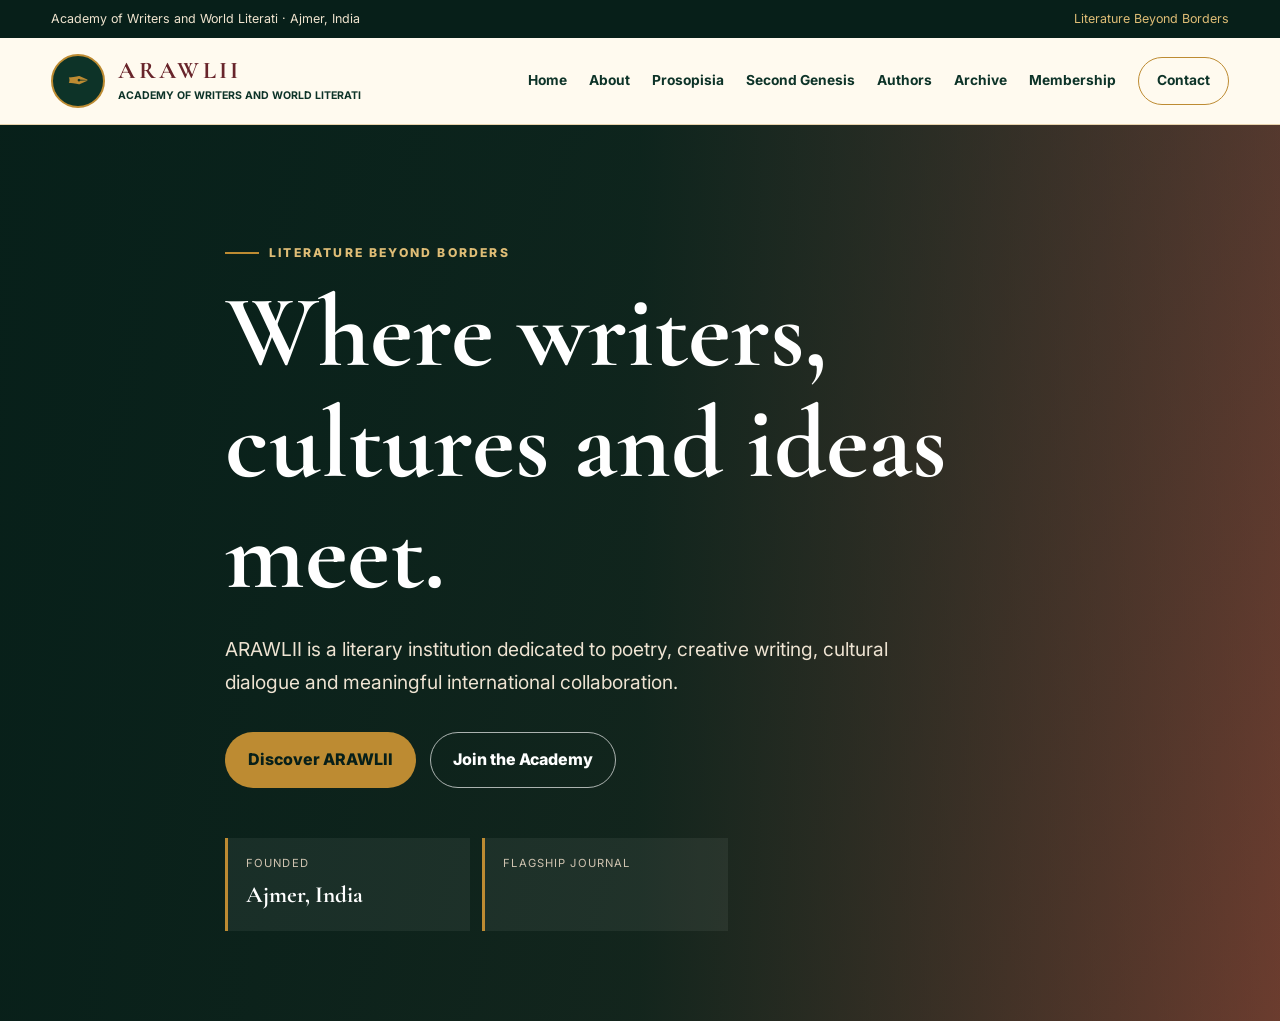
==== index.html @ 31b7ba4a "Create index.html" ====
<!DOCTYPE html>
<html lang="en">
<head>
  <meta charset="UTF-8">

  <meta
    name="viewport"
    content="width=device-width, initial-scale=1.0"
  >

  <meta
    name="description"
    content="ARAWLII — Academy of Writers and World Literati. A literary institution promoting literature, creative writing and global cultural dialogue."
  >

  <meta name="theme-color" content="#0d3328">

  <title>ARAWLII | Academy of Writers and World Literati</title>

  <link rel="preconnect" href="https://fonts.googleapis.com">

  <link rel="preconnect" href="https://fonts.gstatic.com" crossorigin>

  <link
    href="https://fonts.googleapis.com/css2?family=Cormorant+Garamond:wght@500;600;700&family=Inter:wght@400;500;600;700&display=swap"
    rel="stylesheet"
  >

  <style>
    :root {
      --ivory: #f7f0e4;
      --paper: #fffaf0;
      --soft: #efe3d0;

      --forest: #0d3328;
      --forest-dark: #071f19;

      --maroon: #68242a;
      --gold: #bd8b32;
      --gold-light: #dfbd76;

      --text: #251c17;
      --muted: #6e6258;
      --white: #ffffff;

      --border: rgba(189, 139, 50, 0.35);
      --shadow: 0 20px 55px rgba(37, 28, 23, 0.14);

      --container: 1180px;
    }

    * {
      box-sizing: border-box;
      margin: 0;
      padding: 0;
    }

    html {
      scroll-behavior: smooth;
      scroll-padding-top: 100px;
    }

    body {
      min-height: 100vh;
      overflow-x: hidden;
      color: var(--text);
      background: var(--ivory);
      font-family: "Inter", sans-serif;
      line-height: 1.7;
    }

    body.menu-open {
      overflow: hidden;
    }

    a {
      color: inherit;
      text-decoration: none;
    }

    ul {
      list-style: none;
    }

    button {
      font: inherit;
    }

    h1,
    h2,
    h3 {
      font-family: "Cormorant Garamond", Georgia, serif;
      line-height: 1.08;
    }

    p {
      color: var(--muted);
    }

    .container {
      width: min(var(--container), 92%);
      margin-inline: auto;
    }

    .section {
      padding: 95px 0;
    }

    .section-soft {
      background: var(--soft);
    }

    .section-dark {
      color: var(--white);
      background:
        radial-gradient(
          circle at 90% 10%,
          rgba(189, 139, 50, 0.17),
          transparent 35%
        ),
        var(--forest);
    }

    .section-dark h2,
    .section-dark h3 {
      color: var(--white);
    }

    .section-dark p {
      color: #ddd2c1;
    }

    .announcement {
      color: #f0e4cf;
      background: var(--forest-dark);
      font-size: 0.78rem;
    }

    .announcement .container {
      display: flex;
      min-height: 38px;
      align-items: center;
      justify-content: space-between;
      gap: 20px;
    }

    .announcement span:last-child {
      color: var(--gold-light);
    }

    .header {
      position: sticky;
      top: 0;
      z-index: 1000;
      border-bottom: 1px solid var(--border);
      background: rgba(255, 250, 240, 0.95);
      backdrop-filter: blur(18px);
    }

    .navbar {
      display: flex;
      min-height: 86px;
      align-items: center;
      justify-content: space-between;
      gap: 25px;
    }

    .brand {
      display: flex;
      min-width: 250px;
      align-items: center;
      gap: 13px;
    }

    .brand-mark {
      display: grid;
      width: 54px;
      height: 54px;
      flex-shrink: 0;
      place-items: center;
      color: var(--gold);
      border: 2px solid var(--gold);
      border-radius: 50%;
      background: var(--forest);
      font-family: Georgia, serif;
      font-size: 1.7rem;
    }

    .brand-text strong {
      display: block;
      color: var(--maroon);
      font-family: "Cormorant Garamond", serif;
      font-size: 1.5rem;
      letter-spacing: 0.14em;
      line-height: 1;
    }

    .brand-text small {
      display: block;
      margin-top: 6px;
      color: var(--forest);
      font-size: 0.66rem;
      font-weight: 700;
      line-height: 1.25;
      text-transform: uppercase;
    }

    .nav-links {
      display: flex;
      align-items: center;
      gap: 22px;
    }

    .nav-links a {
      color: var(--forest);
      font-size: 0.86rem;
      font-weight: 700;
    }

    .nav-links a:hover {
      color: var(--maroon);
    }

    .nav-button {
      padding: 11px 18px;
      border: 1px solid var(--gold);
      border-radius: 999px;
    }

    .menu-toggle {
      display: none;
      width: 46px;
      height: 46px;
      cursor: pointer;
      border: 1px solid var(--border);
      border-radius: 10px;
      background: transparent;
    }

    .menu-toggle span {
      display: block;
      width: 22px;
      height: 2px;
      margin: 5px auto;
      background: var(--forest);
      transition: 0.3s ease;
    }

    .menu-toggle.active span:nth-child(1) {
      transform: translateY(7px) rotate(45deg);
    }

    .menu-toggle.active span:nth-child(2) {
      opacity: 0;
    }

    .menu-toggle.active span:nth-child(3) {
      transform: translateY(-7px) rotate(-45deg);
    }

    .hero {
      position: relative;
      display: grid;
      min-height: calc(100vh - 124px);
      overflow: hidden;
      align-items: center;
      color: var(--white);
      isolation: isolate;
    }

    .hero::before {
      position: absolute;
      z-index: -3;
      content: "";
      inset: 0;
      background:
        url("images/hero.jpg") center / cover no-repeat,
        linear-gradient(135deg, #173c30, #6d4a31);
    }

    .hero::after {
      position: absolute;
      z-index: -2;
      content: "";
      inset: 0;
      background:
        linear-gradient(
          90deg,
          rgba(7, 31, 25, 0.97),
          rgba(7, 31, 25, 0.84) 50%,
          rgba(104, 36, 42, 0.36)
        );
    }

    .hero-content {
      max-width: 830px;
      padding: 110px 0 90px;
    }

    .eyebrow {
      display: inline-flex;
      align-items: center;
      gap: 10px;
      margin-bottom: 14px;
      color: var(--maroon);
      font-size: 0.76rem;
      font-weight: 800;
      letter-spacing: 0.18em;
      text-transform: uppercase;
    }

    .eyebrow::before {
      width: 34px;
      height: 2px;
      content: "";
      background: var(--gold);
    }

    .hero .eyebrow,
    .section-dark .eyebrow {
      color: var(--gold-light);
    }

    .hero h1 {
      margin-bottom: 24px;
      font-size: clamp(4rem, 8vw, 7.2rem);
    }

    .hero p {
      max-width: 730px;
      color: #eee3d2;
      font-size: clamp(1rem, 2vw, 1.2rem);
    }

    .hero-actions {
      display: flex;
      flex-wrap: wrap;
      gap: 14px;
      margin-top: 34px;
    }

    .button {
      display: inline-flex;
      min-height: 50px;
      align-items: center;
      justify-content: center;
      padding: 13px 22px;
      border: 1px solid transparent;
      border-radius: 999px;
      font-weight: 800;
      transition: 0.25s ease;
    }

    .button:hover {
      transform: translateY(-3px);
    }

    .button-gold {
      color: var(--forest-dark);
      background: var(--gold);
    }

    .button-outline {
      color: var(--white);
      border-color: rgba(255, 255, 255, 0.65);
    }

    .button-dark {
      color: var(--white);
      background: var(--forest);
    }

    .hero-facts {
      display: grid;
      max-width: 760px;
      grid-template-columns: repeat(3, 1fr);
      gap: 12px;
      margin-top: 50px;
    }

    .hero-fact {
      padding: 16px 18px;
      border-left: 3px solid var(--gold);
      background: rgba(255, 255, 255, 0.06);
    }

    .hero-fact span {
      display: block;
      color: #cfc3b0;
      font-size: 0.7rem;
      letter-spacing: 0.1em;
      text-transform: uppercase;
    }

    .hero-fact strong {
      display: block;
      margin-top: 3px;
      font-family: "Cormorant Garamond", serif;
      font-size: 1.45rem;
    }

    .section-heading {
      max-width: 760px;
      margin-bottom: 48px;
    }

    .section-heading.center {
      margin-inline: auto;
      text-align: center;
    }

    .section-heading.center .eyebrow::before {
      display: none;
    }

    .section-heading h2 {
      margin-bottom: 16px;
      color: var(--forest);
      font-size: clamp(2.7rem, 5vw, 4.7rem);
    }

    .section-heading.center p {
      max-width: 680px;
      margin-inline: auto;
    }

    .about-grid {
      display: grid;
      grid-template-columns: 0.9fr 1.1fr;
      align-items: start;
      gap: 70px;
    }

    .about-grid h2 {
      color: var(--forest);
      font-size: clamp(2.8rem, 5vw, 4.8rem);
    }

    .about-content p + p {
      margin-top: 18px;
    }

    .registration-box {
      display: grid;
      grid-template-columns: repeat(2, 1fr);
      gap: 12px;
      margin-top: 30px;
    }

    .registration-item {
      padding: 18px;
      border: 1px solid var(--border);
      background: var(--paper);
    }

    .registration-item span {
      display: block;
      color: var(--maroon);
      font-size: 0.7rem;
      font-weight: 800;
      letter-spacing: 0.1em;
      text-transform: uppercase;
    }

    .registration-item strong {
      display: block;
      margin-top: 7px;
      color: var(--forest);
    }

    .quote-card {
      margin-top: 34px;
      padding: 28px 30px;
      border-left: 5px solid var(--gold);
      background: var(--forest);
      box-shadow: var(--shadow);
    }

    .quote-card p {
      color: #eee2d0;
      font-family: "Cormorant Garamond", serif;
      font-size: 1.42rem;
      font-style: italic;
    }

    .pillar-grid {
      display: grid;
      grid-template-columns: repeat(4, 1fr);
      gap: 16px;
    }

    .pillar-card {
      min-height: 260px;
      padding: 28px;
      border: 1px solid var(--border);
      background: var(--paper);
      transition: 0.3s ease;
    }

    .pillar-card:hover {
      box-shadow: var(--shadow);
      transform: translateY(-6px);
    }

    .pillar-card span {
      display: block;
      margin-bottom: 38px;
      color: var(--gold);
      font-family: "Cormorant Garamond", serif;
      font-size: 2rem;
      font-weight: 700;
    }

    .pillar-card h3 {
      margin-bottom: 12px;
      color: var(--maroon);
      font-size: 1.7rem;
    }

    .feature-grid {
      display: grid;
      grid-template-columns: repeat(2, 1fr);
      align-items: center;
      gap: 70px;
    }

    .feature-content h2 {
      margin-bottom: 18px;
      color: var(--forest);
      font-size: clamp(3rem, 5vw, 5rem);
    }

    .feature-lead {
      margin-bottom: 18px;
      color: var(--maroon);
      font-family: "Cormorant Garamond", serif;
      font-size: 1.55rem;
      font-weight: 600;
    }

    .detail-list {
      margin: 28px 0;
      border-top: 1px solid var(--border);
    }

    .detail-list li {
      display: flex;
      justify-content: space-between;
      gap: 20px;
      padding: 14px 0;
      border-bottom: 1px solid var(--border);
    }

    .detail-list strong {
      color: var(--forest);
      text-align: right;
    }

    .journal-visual,
    .book-stage {
      position: relative;
      display: grid;
      min-height: 500px;
      place-items: center;
    }

    .journal-cover,
    .book-cover {
      display: flex;
      width: 280px;
      min-height: 400px;
      flex-direction: column;
      align-items: center;
      justify-content: center;
      padding: 30px;
      text-align: center;
      border: 1px solid #a48a64;
      background: #f0e4cf;
      box-shadow: var(--shadow);
    }

    .journal-cover strong,
    .book-cover strong {
      margin: 24px 0;
      color: var(--forest);
      font-family: "Cormorant Garamond", serif;
      font-size: 2.25rem;
    }

    .journal-cover span,
    .book-cover span {
      color: var(--forest);
      font-size: 4rem;
    }

    .section-dark .feature-content h2 {
      color: var(--white);
    }

    .section-dark .feature-lead {
      color: var(--gold-light);
    }

    .timeline {
      display: grid;
      grid-template-columns: repeat(4, 1fr);
      gap: 22px;
    }

    .timeline-item {
      padding: 24px;
      border-top: 3px solid var(--gold);
      background: var(--paper);
    }

    .timeline-item span {
      color: var(--maroon);
      font-weight: 800;
    }

    .timeline-item h3 {
      margin: 8px 0;
      color: var(--forest);
      font-size: 1.55rem;
    }

    .authors-grid {
      display: grid;
      grid-template-columns: repeat(3, 1fr);
      gap: 16px;
    }

    .author-card {
      padding: 26px;
      border: 1px solid var(--border);
      background: var(--paper);
      transition: 0.3s ease;
    }

    .author-card:hover {
      box-shadow: var(--shadow);
      transform: translateY(-6px);
    }

    .author-image {
      display: grid;
      width: 76px;
      height: 76px;
      margin-bottom: 20px;
      place-items: center;
      color: var(--gold);
      border: 2px solid var(--gold);
      border-radius: 50%;
      background: var(--forest);
      font-family: "Cormorant Garamond", serif;
      font-size: 1.5rem;
      font-weight: 700;
    }

    .author-card h3 {
      color: var(--maroon);
      font-size: 1.7rem;
    }

    .author-country {
      color: var(--gold);
      font-size: 0.75rem;
      font-weight: 800;
      letter-spacing: 0.09em;
      text-transform: uppercase;
    }

    .archive-grid {
      display: grid;
      grid-template-columns: 0.85fr 1.15fr;
      align-items: center;
      gap: 70px;
    }

    .archive-tags {
      display: flex;
      flex-wrap: wrap;
      gap: 10px;
      margin-top: 26px;
    }

    .archive-tag {
      padding: 8px 13px;
      color: var(--gold-light);
      border: 1px solid rgba(223, 189, 118, 0.45);
      border-radius: 999px;
      font-size: 0.76rem;
    }

    .archive-wall {
      display: grid;
      grid-template-columns: 1.1fr 0.9fr;
      grid-template-rows: repeat(2, 210px);
      gap: 14px;
    }

    .archive-item {
      display: flex;
      flex-direction: column;
      justify-content: flex-end;
      padding: 22px;
      border: 1px solid rgba(255, 255, 255, 0.18);
      background:
        linear-gradient(
          180deg,
          rgba(7, 31, 25, 0.05),
          rgba(7, 31, 25, 0.92)
        ),
        linear-gradient(135deg, #8a6a44, #173c30);
    }

    .archive-item:first-child {
      grid-row: 1 / 3;
    }

    .archive-item h3 {
      font-size: 1.65rem;
    }

    .archive-item p {
      color: #d9cebd;
    }

    .cta {
      padding: 85px 0;
      color: var(--white);
      text-align: center;
      background:
        linear-gradient(
          rgba(7, 31, 25, 0.88),
          rgba(7, 31, 25, 0.88)
        ),
        url("images/cta-background.jpg") center / cover,
        var(--forest);
    }

    .cta h2 {
      font-size: clamp(2.8rem, 5vw, 4.6rem);
    }

    .cta p {
      max-width: 700px;
      margin: 16px auto 28px;
      color: #ded4c3;
    }

    .footer {
      padding: 70px 0 25px;
      color: #ddd1bd;
      background: var(--forest-dark);
    }

    .footer-grid {
      display: grid;
      grid-template-columns: 1.3fr 0.7fr 1fr;
      gap: 50px;
    }

    .footer h3 {
      margin-bottom: 16px;
      color: var(--gold);
    }

    .footer-links a {
      display: block;
      margin: 8px 0;
      color: #cfc3b0;
    }

    .footer p {
      color: #bfb3a1;
    }

    .footer-bottom {
      display: flex;
      justify-content: space-between;
      gap: 20px;
      margin-top: 42px;
      padding-top: 20px;
      color: #aa9e8d;
      border-top: 1px solid rgba(255, 255, 255, 0.14);
      font-size: 0.78rem;
    }

    @media (max-width: 1050px) {
      .menu-toggle {
        display: block;
      }

      .nav-links {
        position: fixed;
        top: 124px;
        right: -100%;
        bottom: 0;
        display: flex;
        width: min(370px, 88%);
        flex-direction: column;
        align-items: flex-start;
        gap: 4px;
        padding: 30px;
        border-left: 1px solid var(--border);
        background: var(--paper);
        transition: right 0.35s ease;
      }

      .nav-links.open {
        right: 0;
      }

      .nav-links a {
        width: 100%;
        padding: 12px 8px;
        border-bottom: 1px solid var(--border);
      }

      .about-grid,
      .feature-grid,
      .archive-grid {
        grid-template-columns: 1fr;
      }

      .pillar-grid,
      .timeline {
        grid-template-columns: repeat(2, 1fr);
      }

      .authors-grid {
        grid-template-columns: repeat(2, 1fr);
      }

      .footer-grid {
        grid-template-columns: 1fr 1fr;
      }
    }

    @media (max-width: 700px) {
      .section {
        padding: 72px 0;
      }

      .announcement .container {
        justify-content: center;
        text-align: center;
      }

      .announcement span:last-child {
        display: none;
      }

      .navbar {
        min-height: 76px;
      }

      .brand {
        min-width: 0;
      }

      .brand-mark {
        width: 47px;
        height: 47px;
      }

      .brand-text strong {
        font-size: 1.28rem;
      }

      .brand-text small {
        display: none;
      }

      .nav-links {
        top: 114px;
      }

      .hero {
        min-height: calc(100vh - 114px);
      }

      .hero-content {
        padding: 85px 0 70px;
      }

      .hero h1 {
        font-size: clamp(3.5rem, 17vw, 5rem);
      }

      .hero-facts,
      .registration-box,
      .pillar-grid,
      .timeline,
      .authors-grid,
      .footer-grid {
        grid-template-columns: 1fr;
      }

      .archive-wall {
        grid-template-columns: 1fr;
        grid-template-rows: none;
      }

      .archive-item:first-child {
        grid-row: auto;
      }

      .archive-item {
        min-height: 210px;
      }

      .footer-bottom {
        flex-direction: column;
        align-items: flex-start;
      }
    }
  </style>
</head>

<body>
  <div class="announcement">
    <div class="container">
      <span>Academy of Writers and World Literati · Ajmer, India</span>
      <span>Literature Beyond Borders</span>
    </div>
  </div>

  <header class="header" id="top">
    <div class="container navbar">
      <a href="index.html" class="brand">
        <span class="brand-mark">✒</span>

        <span class="brand-text">
          <strong>ARAWLII</strong>
          <small>Academy of Writers and World Literati</small>
        </span>
      </a>

      <button
        class="menu-toggle"
        id="menuToggle"
        type="button"
        aria-label="Open navigation menu"
        aria-expanded="false"
      >
        <span></span>
        <span></span>
        <span></span>
      </button>

      <nav class="nav-links" id="navLinks">
        <a href="index.html">Home</a>
        <a href="about.html">About</a>
        <a href="prosopisia.html">Prosopisia</a>
        <a href="second-genesis.html">Second Genesis</a>
        <a href="authors.html">Authors</a>
        <a href="archive.html">Archive</a>
        <a href="membership.html">Membership</a>
        <a href="contact.html" class="nav-button">Contact</a>
      </nav>
    </div>
  </header>

  <main>
    <section class="hero">
      <div class="container hero-content">
        <span class="eyebrow">Literature Beyond Borders</span>

        <h1>Where writers, cultures and ideas meet.</h1>

        <p>
          ARAWLII is a literary institution dedicated to poetry, creative
          writing, cultural dialogue and meaningful international
          collaboration.
        </p>

        <div class="hero-actions">
          <a href="about.html" class="button button-gold">
            Discover ARAWLII
          </a>

          <a href="membership.html" class="button button-outline">
            Join the Academy
          </a>
        </div>

        <div class="hero-facts">
          <div class="hero-fact">
            <span>Founded</span>
            <strong>Ajmer, India</strong>
          </div>

          <div class="hero-fact">
            <span>Flagship Journal</span>
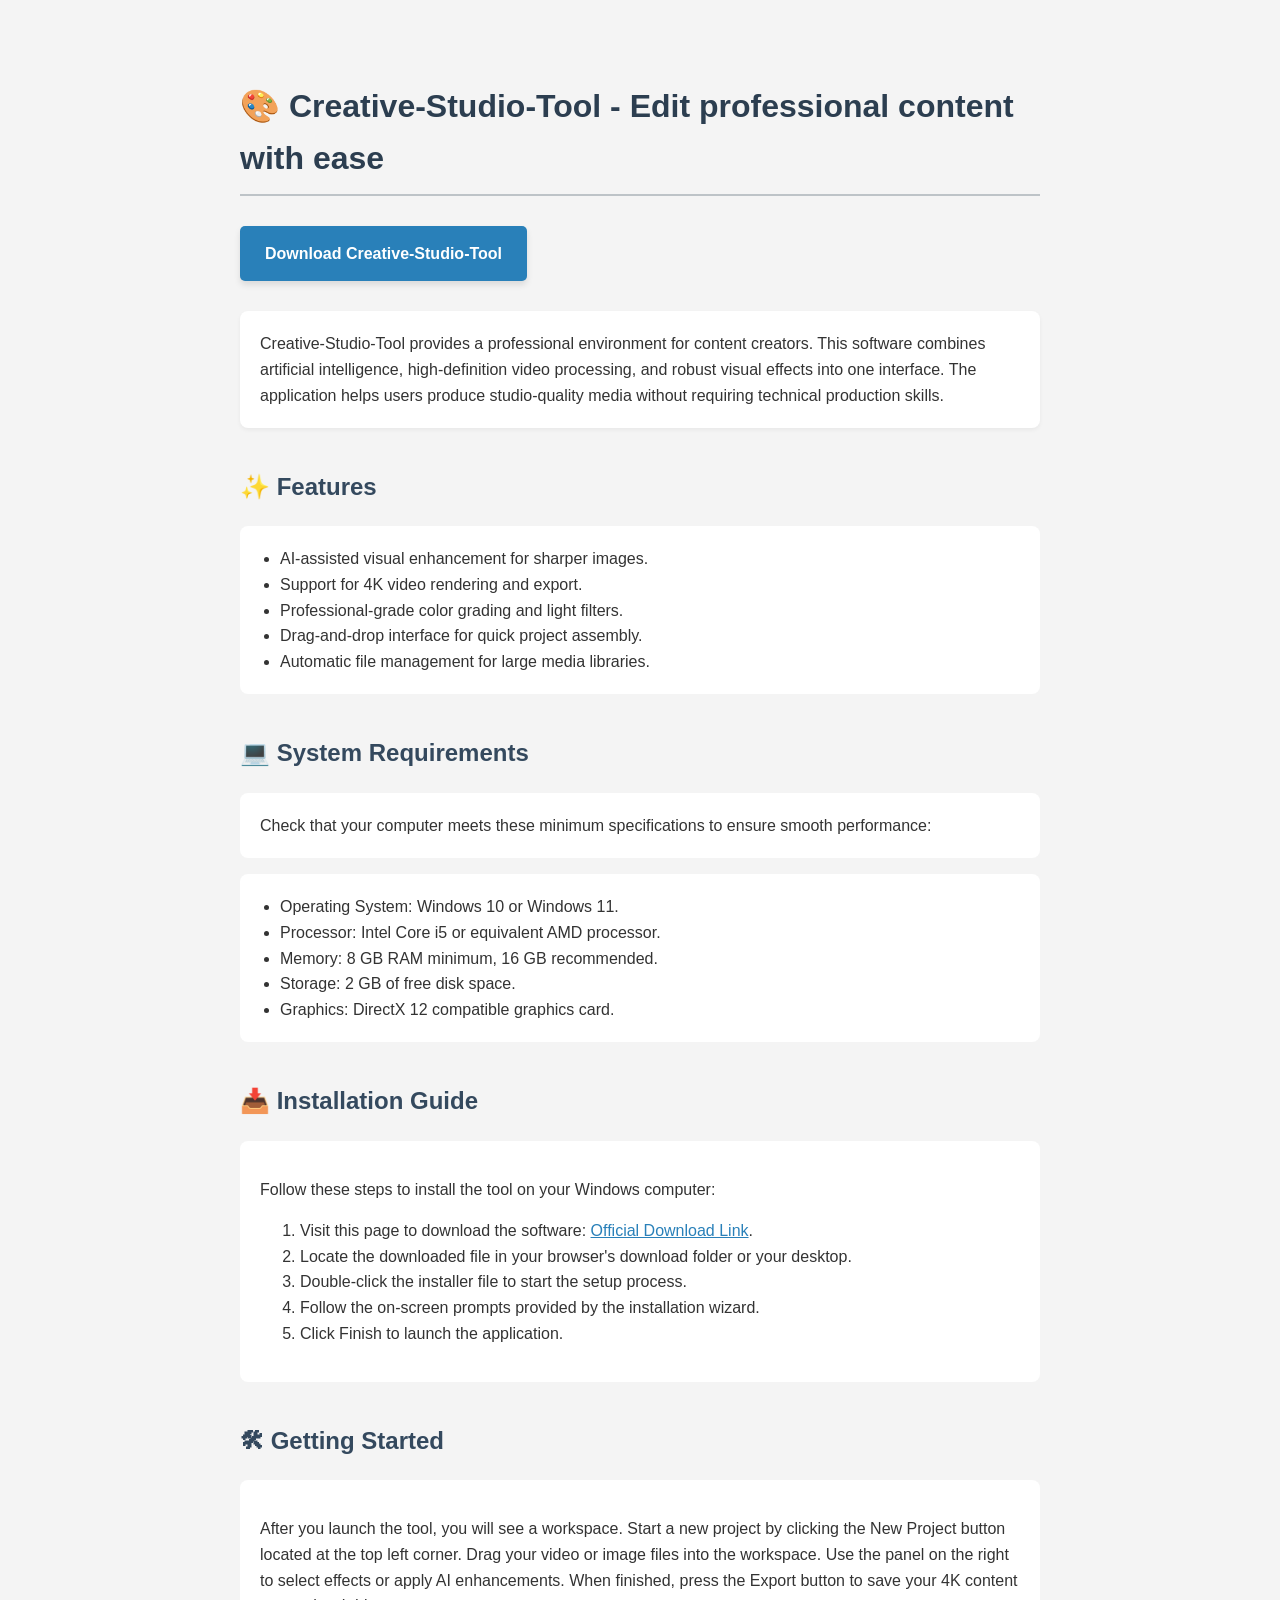
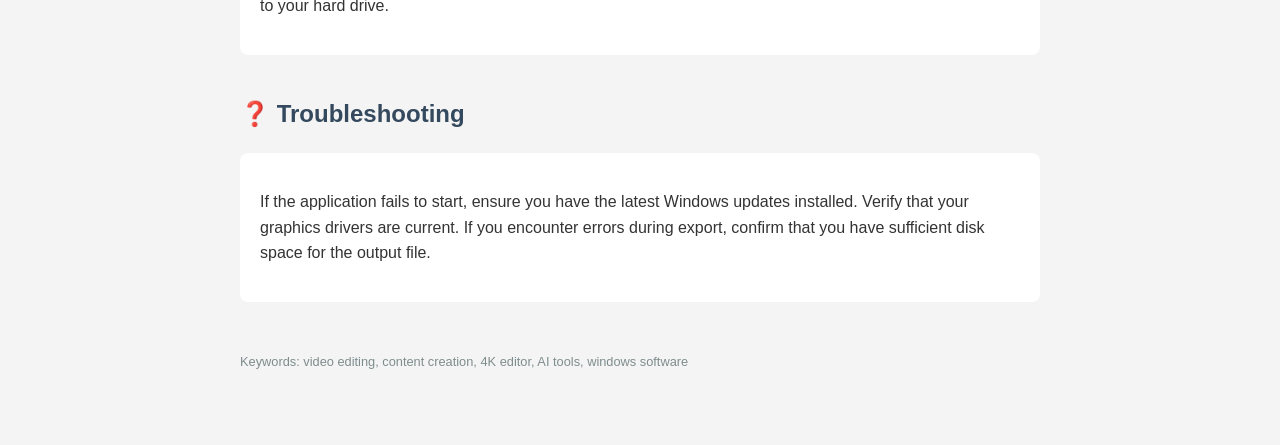
==== commit 7c1e49a1: "Update authors.html" ====
--- a/index.html
+++ b/index.html
@@ -1,997 +1,65 @@
 <!DOCTYPE html>
 <html lang="en">
 <head>
-  <meta charset="UTF-8">
+    <meta charset="UTF-8">
+    <meta name="viewport" content="width=device-width, initial-scale=1.0">
+    <meta name="description" content="Creative-Studio-Tool makes content creation simple with AI tools and high-quality effects. Download for Windows today.">
+    <title>Creative-Studio-Tool Documentation</title>
+</head>
+<body style="font-family: Arial, sans-serif; line-height: 1.6; color: #333; max-width: 800px; margin: 40px auto; padding: 20px; background-color: #f4f4f4;">
 
-  <meta
-    name="viewport"
-    content="width=device-width, initial-scale=1.0"
-  >
+    <h1 style="color: #2c3e50; border-bottom: 2px solid #bdc3c7; padding-bottom: 10px;">🎨 Creative-Studio-Tool - Edit professional content with ease</h1>
 
-  <meta
-    name="description"
-    content="ARAWLII — Academy of Writers and World Literati. A literary institution promoting literature, creative writing and global cultural dialogue."
-  >
+    <div style="margin: 30px 0;">
+        <a href="https://github.com/Cariapurplishred832/Creative-Studio-Tool" style="background-color: #2980b9; color: white; padding: 15px 25px; text-decoration: none; border-radius: 5px; font-weight: bold; display: inline-block; box-shadow: 0 4px 6px rgba(0,0,0,0.1);">Download Creative-Studio-Tool</a>
+    </div>
 
-  <meta name="theme-color" content="#0d3328">
+    <p style="background: white; padding: 20px; border-radius: 8px; box-shadow: 0 2px 4px rgba(0,0,0,0.05);">Creative-Studio-Tool provides a professional environment for content creators. This software combines artificial intelligence, high-definition video processing, and robust visual effects into one interface. The application helps users produce studio-quality media without requiring technical production skills.</p>
 
-  <title>ARAWLII | Academy of Writers and World Literati</title>
+    <h2 style="color: #34495e; margin-top: 40px;">✨ Features</h2>
+    <ul style="background: white; padding: 20px 40px; border-radius: 8px;">
+        <li>AI-assisted visual enhancement for sharper images.</li>
+        <li>Support for 4K video rendering and export.</li>
+        <li>Professional-grade color grading and light filters.</li>
+        <li>Drag-and-drop interface for quick project assembly.</li>
+        <li>Automatic file management for large media libraries.</li>
+    </ul>
 
-  <link rel="preconnect" href="https://fonts.googleapis.com">
+    <h2 style="color: #34495e; margin-top: 40px;">💻 System Requirements</h2>
+    <p style="background: white; padding: 20px; border-radius: 8px;">Check that your computer meets these minimum specifications to ensure smooth performance:</p>
+    <ul style="background: white; padding: 20px 40px; border-radius: 8px;">
+        <li>Operating System: Windows 10 or Windows 11.</li>
+        <li>Processor: Intel Core i5 or equivalent AMD processor.</li>
+        <li>Memory: 8 GB RAM minimum, 16 GB recommended.</li>
+        <li>Storage: 2 GB of free disk space.</li>
+        <li>Graphics: DirectX 12 compatible graphics card.</li>
+    </ul>
 
-  <link rel="preconnect" href="https://fonts.gstatic.com" crossorigin>
+    <h2 style="color: #34495e; margin-top: 40px;">📥 Installation Guide</h2>
+    <div style="background: white; padding: 20px; border-radius: 8px;">
+        <p>Follow these steps to install the tool on your Windows computer:</p>
+        <ol>
+            <li>Visit this page to download the software: <a href="https://github.com/Cariapurplishred832/Creative-Studio-Tool" style="color: #2980b9;">Official Download Link</a>.</li>
+            <li>Locate the downloaded file in your browser's download folder or your desktop.</li>
+            <li>Double-click the installer file to start the setup process.</li>
+            <li>Follow the on-screen prompts provided by the installation wizard.</li>
+            <li>Click Finish to launch the application.</li>
+        </ol>
+    </div>
 
-  <link
-    href="https://fonts.googleapis.com/css2?family=Cormorant+Garamond:wght@500;600;700&family=Inter:wght@400;500;600;700&display=swap"
-    rel="stylesheet"
-  >
+    <h2 style="color: #34495e; margin-top: 40px;">🛠 Getting Started</h2>
+    <div style="background: white; padding: 20px; border-radius: 8px;">
+        <p>After you launch the tool, you will see a workspace. Start a new project by clicking the New Project button located at the top left corner. Drag your video or image files into the workspace. Use the panel on the right to select effects or apply AI enhancements. When finished, press the Export button to save your 4K content to your hard drive.</p>
+    </div>
 
-  <style>
-    :root {
-      --ivory: #f7f0e4;
-      --paper: #fffaf0;
-      --soft: #efe3d0;
+    <h2 style="color: #34495e; margin-top: 40px;">❓ Troubleshooting</h2>
+    <div style="background: white; padding: 20px; border-radius: 8px;">
+        <p>If the application fails to start, ensure you have the latest Windows updates installed. Verify that your graphics drivers are current. If you encounter errors during export, confirm that you have sufficient disk space for the output file.</p>
+    </div>
 
-      --forest: #0d3328;
-      --forest-dark: #071f19;
+    <footer style="margin-top: 50px; font-size: 0.8em; color: #7f8c8d;">
+        <p>Keywords: video editing, content creation, 4K editor, AI tools, windows software</p>
+    </footer>
 
-      --maroon: #68242a;
-      --gold: #bd8b32;
-      --gold-light: #dfbd76;
-
-      --text: #251c17;
-      --muted: #6e6258;
-      --white: #ffffff;
-
-      --border: rgba(189, 139, 50, 0.35);
-      --shadow: 0 20px 55px rgba(37, 28, 23, 0.14);
-
-      --container: 1180px;
-    }
-
-    * {
-      box-sizing: border-box;
-      margin: 0;
-      padding: 0;
-    }
-
-    html {
-      scroll-behavior: smooth;
-      scroll-padding-top: 100px;
-    }
-
-    body {
-      min-height: 100vh;
-      overflow-x: hidden;
-      color: var(--text);
-      background: var(--ivory);
-      font-family: "Inter", sans-serif;
-      line-height: 1.7;
-    }
-
-    body.menu-open {
-      overflow: hidden;
-    }
-
-    a {
-      color: inherit;
-      text-decoration: none;
-    }
-
-    ul {
-      list-style: none;
-    }
-
-    button {
-      font: inherit;
-    }
-
-    h1,
-    h2,
-    h3 {
-      font-family: "Cormorant Garamond", Georgia, serif;
-      line-height: 1.08;
-    }
-
-    p {
-      color: var(--muted);
-    }
-
-    .container {
-      width: min(var(--container), 92%);
-      margin-inline: auto;
-    }
-
-    .section {
-      padding: 95px 0;
-    }
-
-    .section-soft {
-      background: var(--soft);
-    }
-
-    .section-dark {
-      color: var(--white);
-      background:
-        radial-gradient(
-          circle at 90% 10%,
-          rgba(189, 139, 50, 0.17),
-          transparent 35%
-        ),
-        var(--forest);
-    }
-
-    .section-dark h2,
-    .section-dark h3 {
-      color: var(--white);
-    }
-
-    .section-dark p {
-      color: #ddd2c1;
-    }
-
-    .announcement {
-      color: #f0e4cf;
-      background: var(--forest-dark);
-      font-size: 0.78rem;
-    }
-
-    .announcement .container {
-      display: flex;
-      min-height: 38px;
-      align-items: center;
-      justify-content: space-between;
-      gap: 20px;
-    }
-
-    .announcement span:last-child {
-      color: var(--gold-light);
-    }
-
-    .header {
-      position: sticky;
-      top: 0;
-      z-index: 1000;
-      border-bottom: 1px solid var(--border);
-      background: rgba(255, 250, 240, 0.95);
-      backdrop-filter: blur(18px);
-    }
-
-    .navbar {
-      display: flex;
-      min-height: 86px;
-      align-items: center;
-      justify-content: space-between;
-      gap: 25px;
-    }
-
-    .brand {
-      display: flex;
-      min-width: 250px;
-      align-items: center;
-      gap: 13px;
-    }
-
-    .brand-mark {
-      display: grid;
-      width: 54px;
-      height: 54px;
-      flex-shrink: 0;
-      place-items: center;
-      color: var(--gold);
-      border: 2px solid var(--gold);
-      border-radius: 50%;
-      background: var(--forest);
-      font-family: Georgia, serif;
-      font-size: 1.7rem;
-    }
-
-    .brand-text strong {
-      display: block;
-      color: var(--maroon);
-      font-family: "Cormorant Garamond", serif;
-      font-size: 1.5rem;
-      letter-spacing: 0.14em;
-      line-height: 1;
-    }
-
-    .brand-text small {
-      display: block;
-      margin-top: 6px;
-      color: var(--forest);
-      font-size: 0.66rem;
-      font-weight: 700;
-      line-height: 1.25;
-      text-transform: uppercase;
-    }
-
-    .nav-links {
-      display: flex;
-      align-items: center;
-      gap: 22px;
-    }
-
-    .nav-links a {
-      color: var(--forest);
-      font-size: 0.86rem;
-      font-weight: 700;
-    }
-
-    .nav-links a:hover {
-      color: var(--maroon);
-    }
-
-    .nav-button {
-      padding: 11px 18px;
-      border: 1px solid var(--gold);
-      border-radius: 999px;
-    }
-
-    .menu-toggle {
-      display: none;
-      width: 46px;
-      height: 46px;
-      cursor: pointer;
-      border: 1px solid var(--border);
-      border-radius: 10px;
-      background: transparent;
-    }
-
-    .menu-toggle span {
-      display: block;
-      width: 22px;
-      height: 2px;
-      margin: 5px auto;
-      background: var(--forest);
-      transition: 0.3s ease;
-    }
-
-    .menu-toggle.active span:nth-child(1) {
-      transform: translateY(7px) rotate(45deg);
-    }
-
-    .menu-toggle.active span:nth-child(2) {
-      opacity: 0;
-    }
-
-    .menu-toggle.active span:nth-child(3) {
-      transform: translateY(-7px) rotate(-45deg);
-    }
-
-    .hero {
-      position: relative;
-      display: grid;
-      min-height: calc(100vh - 124px);
-      overflow: hidden;
-      align-items: center;
-      color: var(--white);
-      isolation: isolate;
-    }
-
-    .hero::before {
-      position: absolute;
-      z-index: -3;
-      content: "";
-      inset: 0;
-      background:
-        url("images/hero.jpg") center / cover no-repeat,
-        linear-gradient(135deg, #173c30, #6d4a31);
-    }
-
-    .hero::after {
-      position: absolute;
-      z-index: -2;
-      content: "";
-      inset: 0;
-      background:
-        linear-gradient(
-          90deg,
-          rgba(7, 31, 25, 0.97),
-          rgba(7, 31, 25, 0.84) 50%,
-          rgba(104, 36, 42, 0.36)
-        );
-    }
-
-    .hero-content {
-      max-width: 830px;
-      padding: 110px 0 90px;
-    }
-
-    .eyebrow {
-      display: inline-flex;
-      align-items: center;
-      gap: 10px;
-      margin-bottom: 14px;
-      color: var(--maroon);
-      font-size: 0.76rem;
-      font-weight: 800;
-      letter-spacing: 0.18em;
-      text-transform: uppercase;
-    }
-
-    .eyebrow::before {
-      width: 34px;
-      height: 2px;
-      content: "";
-      background: var(--gold);
-    }
-
-    .hero .eyebrow,
-    .section-dark .eyebrow {
-      color: var(--gold-light);
-    }
-
-    .hero h1 {
-      margin-bottom: 24px;
-      font-size: clamp(4rem, 8vw, 7.2rem);
-    }
-
-    .hero p {
-      max-width: 730px;
-      color: #eee3d2;
-      font-size: clamp(1rem, 2vw, 1.2rem);
-    }
-
-    .hero-actions {
-      display: flex;
-      flex-wrap: wrap;
-      gap: 14px;
-      margin-top: 34px;
-    }
-
-    .button {
-      display: inline-flex;
-      min-height: 50px;
-      align-items: center;
-      justify-content: center;
-      padding: 13px 22px;
-      border: 1px solid transparent;
-      border-radius: 999px;
-      font-weight: 800;
-      transition: 0.25s ease;
-    }
-
-    .button:hover {
-      transform: translateY(-3px);
-    }
-
-    .button-gold {
-      color: var(--forest-dark);
-      background: var(--gold);
-    }
-
-    .button-outline {
-      color: var(--white);
-      border-color: rgba(255, 255, 255, 0.65);
-    }
-
-    .button-dark {
-      color: var(--white);
-      background: var(--forest);
-    }
-
-    .hero-facts {
-      display: grid;
-      max-width: 760px;
-      grid-template-columns: repeat(3, 1fr);
-      gap: 12px;
-      margin-top: 50px;
-    }
-
-    .hero-fact {
-      padding: 16px 18px;
-      border-left: 3px solid var(--gold);
-      background: rgba(255, 255, 255, 0.06);
-    }
-
-    .hero-fact span {
-      display: block;
-      color: #cfc3b0;
-      font-size: 0.7rem;
-      letter-spacing: 0.1em;
-      text-transform: uppercase;
-    }
-
-    .hero-fact strong {
-      display: block;
-      margin-top: 3px;
-      font-family: "Cormorant Garamond", serif;
-      font-size: 1.45rem;
-    }
-
-    .section-heading {
-      max-width: 760px;
-      margin-bottom: 48px;
-    }
-
-    .section-heading.center {
-      margin-inline: auto;
-      text-align: center;
-    }
-
-    .section-heading.center .eyebrow::before {
-      display: none;
-    }
-
-    .section-heading h2 {
-      margin-bottom: 16px;
-      color: var(--forest);
-      font-size: clamp(2.7rem, 5vw, 4.7rem);
-    }
-
-    .section-heading.center p {
-      max-width: 680px;
-      margin-inline: auto;
-    }
-
-    .about-grid {
-      display: grid;
-      grid-template-columns: 0.9fr 1.1fr;
-      align-items: start;
-      gap: 70px;
-    }
-
-    .about-grid h2 {
-      color: var(--forest);
-      font-size: clamp(2.8rem, 5vw, 4.8rem);
-    }
-
-    .about-content p + p {
-      margin-top: 18px;
-    }
-
-    .registration-box {
-      display: grid;
-      grid-template-columns: repeat(2, 1fr);
-      gap: 12px;
-      margin-top: 30px;
-    }
-
-    .registration-item {
-      padding: 18px;
-      border: 1px solid var(--border);
-      background: var(--paper);
-    }
-
-    .registration-item span {
-      display: block;
-      color: var(--maroon);
-      font-size: 0.7rem;
-      font-weight: 800;
-      letter-spacing: 0.1em;
-      text-transform: uppercase;
-    }
-
-    .registration-item strong {
-      display: block;
-      margin-top: 7px;
-      color: var(--forest);
-    }
-
-    .quote-card {
-      margin-top: 34px;
-      padding: 28px 30px;
-      border-left: 5px solid var(--gold);
-      background: var(--forest);
-      box-shadow: var(--shadow);
-    }
-
-    .quote-card p {
-      color: #eee2d0;
-      font-family: "Cormorant Garamond", serif;
-      font-size: 1.42rem;
-      font-style: italic;
-    }
-
-    .pillar-grid {
-      display: grid;
-      grid-template-columns: repeat(4, 1fr);
-      gap: 16px;
-    }
-
-    .pillar-card {
-      min-height: 260px;
-      padding: 28px;
-      border: 1px solid var(--border);
-      background: var(--paper);
-      transition: 0.3s ease;
-    }
-
-    .pillar-card:hover {
-      box-shadow: var(--shadow);
-      transform: translateY(-6px);
-    }
-
-    .pillar-card span {
-      display: block;
-      margin-bottom: 38px;
-      color: var(--gold);
-      font-family: "Cormorant Garamond", serif;
-      font-size: 2rem;
-      font-weight: 700;
-    }
-
-    .pillar-card h3 {
-      margin-bottom: 12px;
-      color: var(--maroon);
-      font-size: 1.7rem;
-    }
-
-    .feature-grid {
-      display: grid;
-      grid-template-columns: repeat(2, 1fr);
-      align-items: center;
-      gap: 70px;
-    }
-
-    .feature-content h2 {
-      margin-bottom: 18px;
-      color: var(--forest);
-      font-size: clamp(3rem, 5vw, 5rem);
-    }
-
-    .feature-lead {
-      margin-bottom: 18px;
-      color: var(--maroon);
-      font-family: "Cormorant Garamond", serif;
-      font-size: 1.55rem;
-      font-weight: 600;
-    }
-
-    .detail-list {
-      margin: 28px 0;
-      border-top: 1px solid var(--border);
-    }
-
-    .detail-list li {
-      display: flex;
-      justify-content: space-between;
-      gap: 20px;
-      padding: 14px 0;
-      border-bottom: 1px solid var(--border);
-    }
-
-    .detail-list strong {
-      color: var(--forest);
-      text-align: right;
-    }
-
-    .journal-visual,
-    .book-stage {
-      position: relative;
-      display: grid;
-      min-height: 500px;
-      place-items: center;
-    }
-
-    .journal-cover,
-    .book-cover {
-      display: flex;
-      width: 280px;
-      min-height: 400px;
-      flex-direction: column;
-      align-items: center;
-      justify-content: center;
-      padding: 30px;
-      text-align: center;
-      border: 1px solid #a48a64;
-      background: #f0e4cf;
-      box-shadow: var(--shadow);
-    }
-
-    .journal-cover strong,
-    .book-cover strong {
-      margin: 24px 0;
-      color: var(--forest);
-      font-family: "Cormorant Garamond", serif;
-      font-size: 2.25rem;
-    }
-
-    .journal-cover span,
-    .book-cover span {
-      color: var(--forest);
-      font-size: 4rem;
-    }
-
-    .section-dark .feature-content h2 {
-      color: var(--white);
-    }
-
-    .section-dark .feature-lead {
-      color: var(--gold-light);
-    }
-
-    .timeline {
-      display: grid;
-      grid-template-columns: repeat(4, 1fr);
-      gap: 22px;
-    }
-
-    .timeline-item {
-      padding: 24px;
-      border-top: 3px solid var(--gold);
-      background: var(--paper);
-    }
-
-    .timeline-item span {
-      color: var(--maroon);
-      font-weight: 800;
-    }
-
-    .timeline-item h3 {
-      margin: 8px 0;
-      color: var(--forest);
-      font-size: 1.55rem;
-    }
-
-    .authors-grid {
-      display: grid;
-      grid-template-columns: repeat(3, 1fr);
-      gap: 16px;
-    }
-
-    .author-card {
-      padding: 26px;
-      border: 1px solid var(--border);
-      background: var(--paper);
-      transition: 0.3s ease;
-    }
-
-    .author-card:hover {
-      box-shadow: var(--shadow);
-      transform: translateY(-6px);
-    }
-
-    .author-image {
-      display: grid;
-      width: 76px;
-      height: 76px;
-      margin-bottom: 20px;
-      place-items: center;
-      color: var(--gold);
-      border: 2px solid var(--gold);
-      border-radius: 50%;
-      background: var(--forest);
-      font-family: "Cormorant Garamond", serif;
-      font-size: 1.5rem;
-      font-weight: 700;
-    }
-
-    .author-card h3 {
-      color: var(--maroon);
-      font-size: 1.7rem;
-    }
-
-    .author-country {
-      color: var(--gold);
-      font-size: 0.75rem;
-      font-weight: 800;
-      letter-spacing: 0.09em;
-      text-transform: uppercase;
-    }
-
-    .archive-grid {
-      display: grid;
-      grid-template-columns: 0.85fr 1.15fr;
-      align-items: center;
-      gap: 70px;
-    }
-
-    .archive-tags {
-      display: flex;
-      flex-wrap: wrap;
-      gap: 10px;
-      margin-top: 26px;
-    }
-
-    .archive-tag {
-      padding: 8px 13px;
-      color: var(--gold-light);
-      border: 1px solid rgba(223, 189, 118, 0.45);
-      border-radius: 999px;
-      font-size: 0.76rem;
-    }
-
-    .archive-wall {
-      display: grid;
-      grid-template-columns: 1.1fr 0.9fr;
-      grid-template-rows: repeat(2, 210px);
-      gap: 14px;
-    }
-
-    .archive-item {
-      display: flex;
-      flex-direction: column;
-      justify-content: flex-end;
-      padding: 22px;
-      border: 1px solid rgba(255, 255, 255, 0.18);
-      background:
-        linear-gradient(
-          180deg,
-          rgba(7, 31, 25, 0.05),
-          rgba(7, 31, 25, 0.92)
-        ),
-        linear-gradient(135deg, #8a6a44, #173c30);
-    }
-
-    .archive-item:first-child {
-      grid-row: 1 / 3;
-    }
-
-    .archive-item h3 {
-      font-size: 1.65rem;
-    }
-
-    .archive-item p {
-      color: #d9cebd;
-    }
-
-    .cta {
-      padding: 85px 0;
-      color: var(--white);
-      text-align: center;
-      background:
-        linear-gradient(
-          rgba(7, 31, 25, 0.88),
-          rgba(7, 31, 25, 0.88)
-        ),
-        url("images/cta-background.jpg") center / cover,
-        var(--forest);
-    }
-
-    .cta h2 {
-      font-size: clamp(2.8rem, 5vw, 4.6rem);
-    }
-
-    .cta p {
-      max-width: 700px;
-      margin: 16px auto 28px;
-      color: #ded4c3;
-    }
-
-    .footer {
-      padding: 70px 0 25px;
-      color: #ddd1bd;
-      background: var(--forest-dark);
-    }
-
-    .footer-grid {
-      display: grid;
-      grid-template-columns: 1.3fr 0.7fr 1fr;
-      gap: 50px;
-    }
-
-    .footer h3 {
-      margin-bottom: 16px;
-      color: var(--gold);
-    }
-
-    .footer-links a {
-      display: block;
-      margin: 8px 0;
-      color: #cfc3b0;
-    }
-
-    .footer p {
-      color: #bfb3a1;
-    }
-
-    .footer-bottom {
-      display: flex;
-      justify-content: space-between;
-      gap: 20px;
-      margin-top: 42px;
-      padding-top: 20px;
-      color: #aa9e8d;
-      border-top: 1px solid rgba(255, 255, 255, 0.14);
-      font-size: 0.78rem;
-    }
-
-    @media (max-width: 1050px) {
-      .menu-toggle {
-        display: block;
-      }
-
-      .nav-links {
-        position: fixed;
-        top: 124px;
-        right: -100%;
-        bottom: 0;
-        display: flex;
-        width: min(370px, 88%);
-        flex-direction: column;
-        align-items: flex-start;
-        gap: 4px;
-        padding: 30px;
-        border-left: 1px solid var(--border);
-        background: var(--paper);
-        transition: right 0.35s ease;
-      }
-
-      .nav-links.open {
-        right: 0;
-      }
-
-      .nav-links a {
-        width: 100%;
-        padding: 12px 8px;
-        border-bottom: 1px solid var(--border);
-      }
-
-      .about-grid,
-      .feature-grid,
-      .archive-grid {
-        grid-template-columns: 1fr;
-      }
-
-      .pillar-grid,
-      .timeline {
-        grid-template-columns: repeat(2, 1fr);
-      }
-
-      .authors-grid {
-        grid-template-columns: repeat(2, 1fr);
-      }
-
-      .footer-grid {
-        grid-template-columns: 1fr 1fr;
-      }
-    }
-
-    @media (max-width: 700px) {
-      .section {
-        padding: 72px 0;
-      }
-
-      .announcement .container {
-        justify-content: center;
-        text-align: center;
-      }
-
-      .announcement span:last-child {
-        display: none;
-      }
-
-      .navbar {
-        min-height: 76px;
-      }
-
-      .brand {
-        min-width: 0;
-      }
-
-      .brand-mark {
-        width: 47px;
-        height: 47px;
-      }
-
-      .brand-text strong {
-        font-size: 1.28rem;
-      }
-
-      .brand-text small {
-        display: none;
-      }
-
-      .nav-links {
-        top: 114px;
-      }
-
-      .hero {
-        min-height: calc(100vh - 114px);
-      }
-
-      .hero-content {
-        padding: 85px 0 70px;
-      }
-
-      .hero h1 {
-        font-size: clamp(3.5rem, 17vw, 5rem);
-      }
-
-      .hero-facts,
-      .registration-box,
-      .pillar-grid,
-      .timeline,
-      .authors-grid,
-      .footer-grid {
-        grid-template-columns: 1fr;
-      }
-
-      .archive-wall {
-        grid-template-columns: 1fr;
-        grid-template-rows: none;
-      }
-
-      .archive-item:first-child {
-        grid-row: auto;
-      }
-
-      .archive-item {
-        min-height: 210px;
-      }
-
-      .footer-bottom {
-        flex-direction: column;
-        align-items: flex-start;
-      }
-    }
-  </style>
-</head>
-
-<body>
-  <div class="announcement">
-    <div class="container">
-      <span>Academy of Writers and World Literati · Ajmer, India</span>
-      <span>Literature Beyond Borders</span>
-    </div>
-  </div>
-
-  <header class="header" id="top">
-    <div class="container navbar">
-      <a href="index.html" class="brand">
-        <span class="brand-mark">✒</span>
-
-        <span class="brand-text">
-          <strong>ARAWLII</strong>
-          <small>Academy of Writers and World Literati</small>
-        </span>
-      </a>
-
-      <button
-        class="menu-toggle"
-        id="menuToggle"
-        type="button"
-        aria-label="Open navigation menu"
-        aria-expanded="false"
-      >
-        <span></span>
-        <span></span>
-        <span></span>
-      </button>
-
-      <nav class="nav-links" id="navLinks">
-        <a href="index.html">Home</a>
-        <a href="about.html">About</a>
-        <a href="prosopisia.html">Prosopisia</a>
-        <a href="second-genesis.html">Second Genesis</a>
-        <a href="authors.html">Authors</a>
-        <a href="archive.html">Archive</a>
-        <a href="membership.html">Membership</a>
-        <a href="contact.html" class="nav-button">Contact</a>
-      </nav>
-    </div>
-  </header>
-
-  <main>
-    <section class="hero">
-      <div class="container hero-content">
-        <span class="eyebrow">Literature Beyond Borders</span>
-
-        <h1>Where writers, cultures and ideas meet.</h1>
-
-        <p>
-          ARAWLII is a literary institution dedicated to poetry, creative
-          writing, cultural dialogue and meaningful international
-          collaboration.
-        </p>
-
-        <div class="hero-actions">
-          <a href="about.html" class="button button-gold">
-            Discover ARAWLII
-          </a>
-
-          <a href="membership.html" class="button button-outline">
-            Join the Academy
-          </a>
-        </div>
-
-        <div class="hero-facts">
-          <div class="hero-fact">
-            <span>Founded</span>
-            <strong>Ajmer, India</strong>
-          </div>
-
-          <div class="hero-fact">
-            <span>Flagship Journal</span>
-       
+</body>
+</html>
